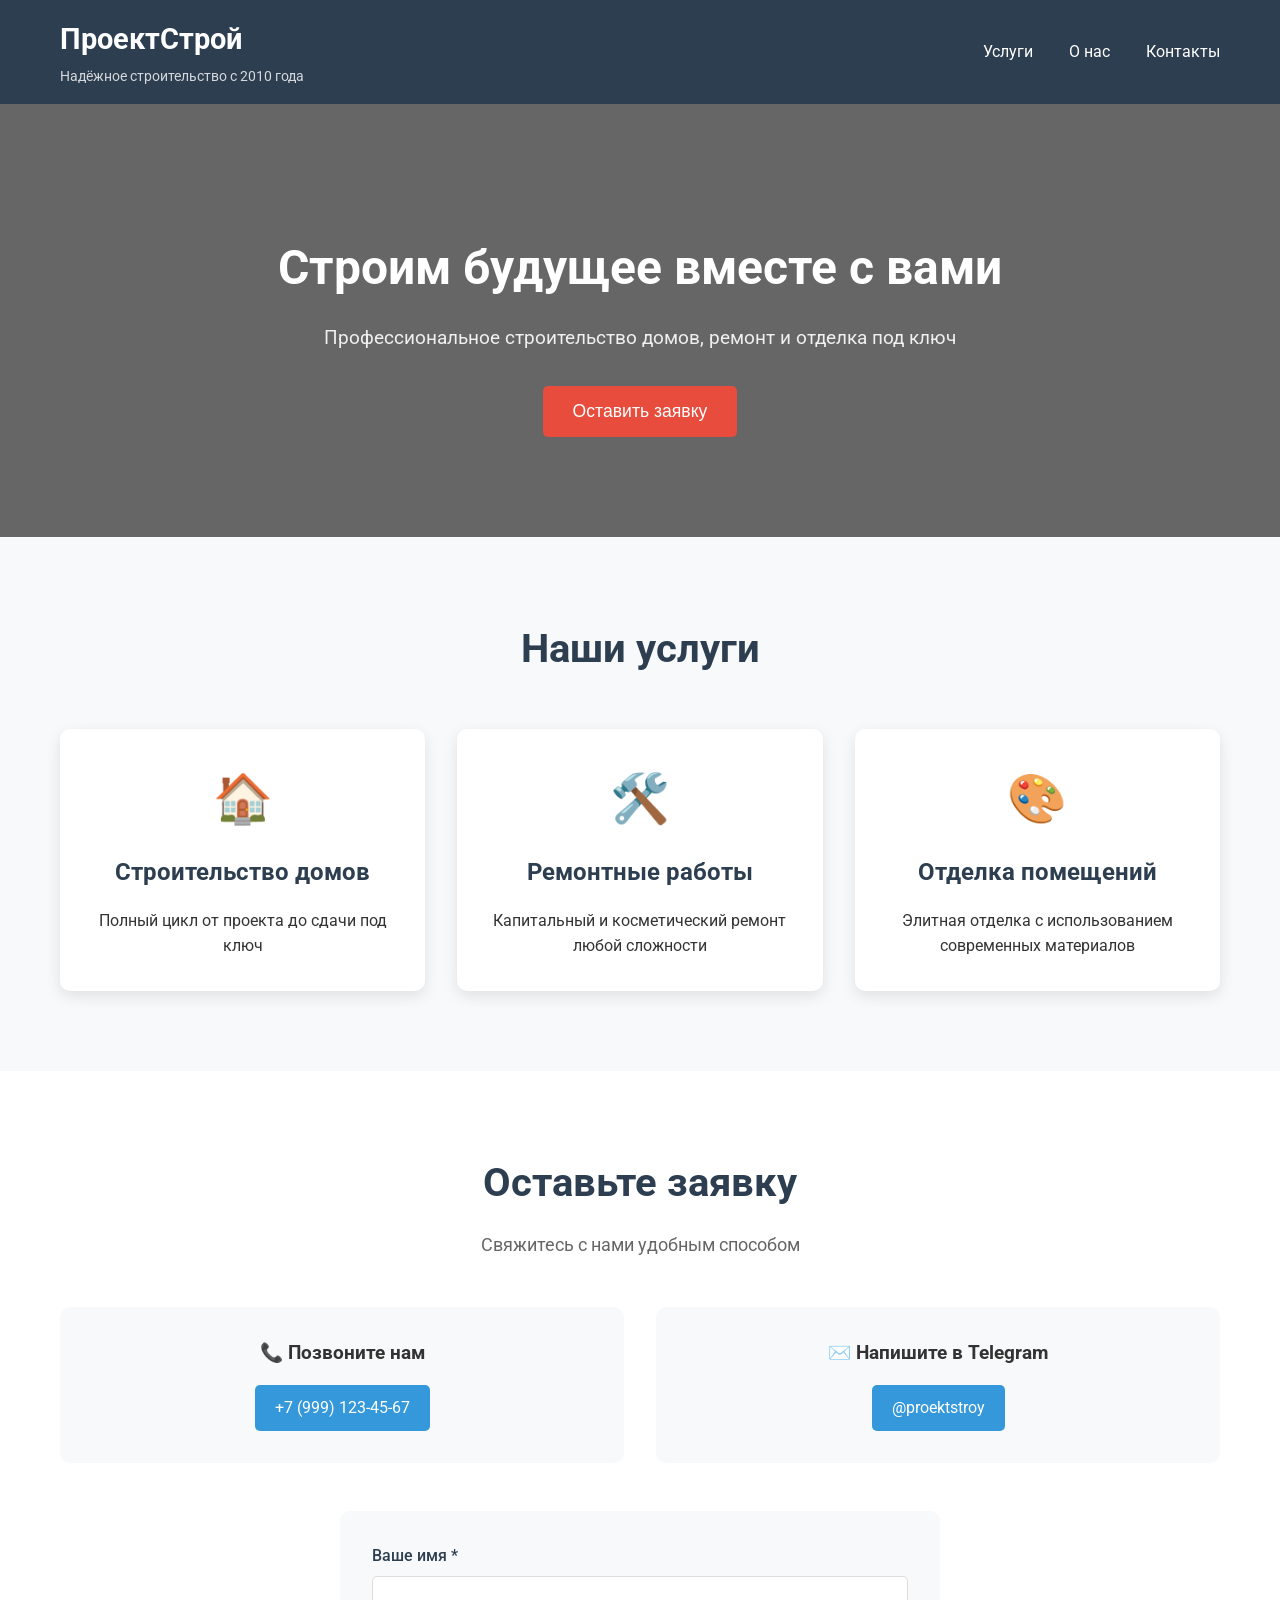
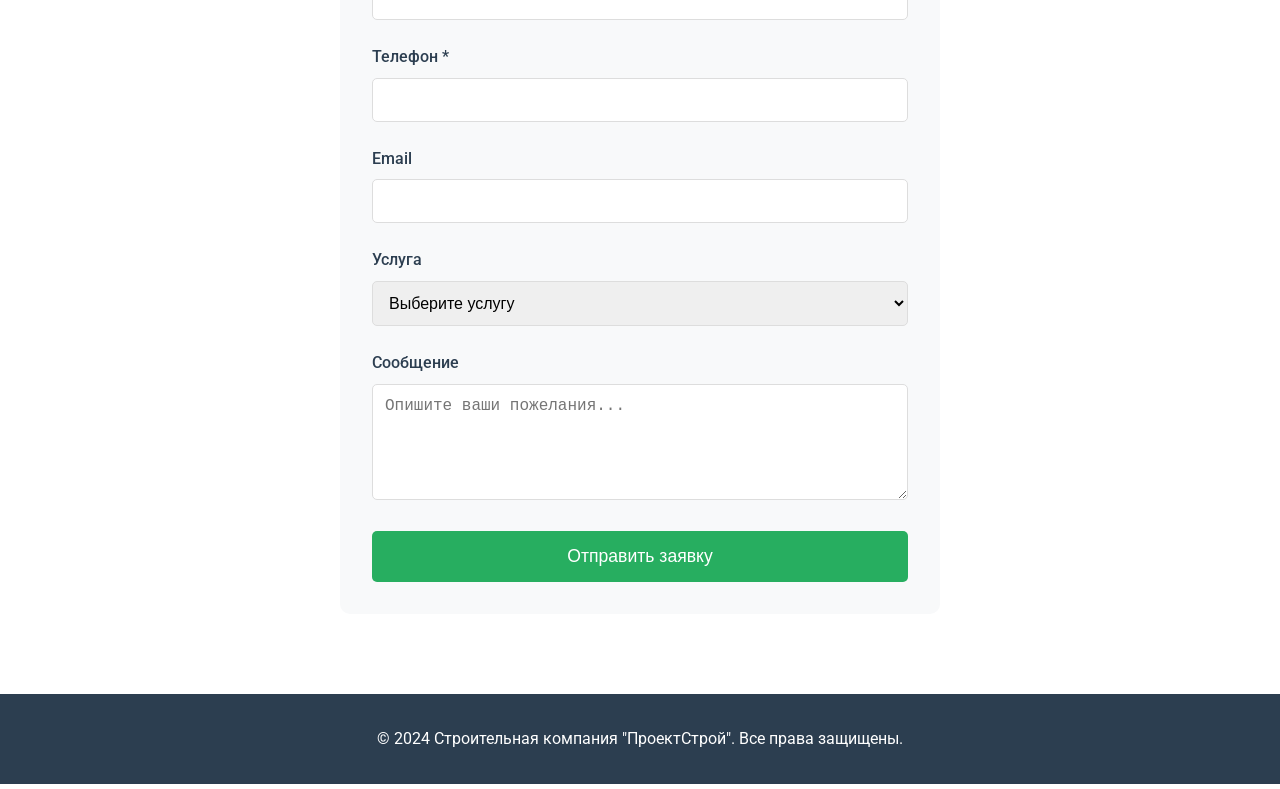
==== ХТМЛ.html @ 8aa1824e "Update and rename ХТМЛ.html.txt to ХТМЛ.html" ====
<!DOCTYPE html>
<html lang="ru">
<head>
    <meta charset="UTF-8">
    <meta name="viewport" content="width=device-width, initial-scale=1.0">
    <title>Строительная компания "ПроектСтрой"</title>
    <link rel="stylesheet" href="style.css">
    <link href="https://fonts.googleapis.com/css2?family=Roboto:wght@300;400;500;700&display=swap" rel="stylesheet">
</head>
<body>
    <!-- Шапка -->
    <header class="header">
        <div class="container">
            <div class="header-content">
                <div class="logo">
                    <h1>ПроектСтрой</h1>
                    <p>Надёжное строительство с 2010 года</p>
                </div>
                <nav class="nav">
                    <a href="#services">Услуги</a>
                    <a href="#about">О нас</a>
                    <a href="#contact">Контакты</a>
                </nav>
            </div>
        </div>
    </header>

    <!-- Герой секция -->
    <section class="hero">
        <div class="container">
            <div class="hero-content">
                <h2>Строим будущее вместе с вами</h2>
                <p>Профессиональное строительство домов, ремонт и отделка под ключ</p>
                <button class="cta-button" onclick="scrollToForm()">Оставить заявку</button>
            </div>
        </div>
    </section>

    <!-- Услуги -->
    <section id="services" class="services">
        <div class="container">
            <h2>Наши услуги</h2>
            <div class="services-grid">
                <div class="service-card">
                    <div class="service-icon">🏠</div>
                    <h3>Строительство домов</h3>
                    <p>Полный цикл от проекта до сдачи под ключ</p>
                </div>
                <div class="service-card">
                    <div class="service-icon">🛠️</div>
                    <h3>Ремонтные работы</h3>
                    <p>Капитальный и косметический ремонт любой сложности</p>
                </div>
                <div class="service-card">
                    <div class="service-icon">🎨</div>
                    <h3>Отделка помещений</h3>
                    <p>Элитная отделка с использованием современных материалов</p>
                </div>
            </div>
        </div>
    </section>

    <!-- Форма заявки -->
    <section id="contact" class="contact">
        <div class="container">
            <h2>Оставьте заявку</h2>
            <p class="contact-subtitle">Свяжитесь с нами удобным способом</p>
            
            <div class="contact-methods">
                <div class="contact-method">
                    <h3>📞 Позвоните нам</h3>
                    <a href="tel:+79991234567" class="contact-link">+7 (999) 123-45-67</a>
                </div>
                <div class="contact-method">
                    <h3>✉️ Напишите в Telegram</h3>
                    <a href="https://t.me/proektstroy" target="_blank" class="contact-link">@proektstroy</a>
                </div>
            </div>

            <form id="applicationForm" class="application-form">
                <div class="form-group">
                    <label for="name">Ваше имя *</label>
                    <input type="text" id="name" name="name" required>
                </div>
                
                <div class="form-group">
                    <label for="phone">Телефон *</label>
                    <input type="tel" id="phone" name="phone" required>
                </div>
                
                <div class="form-group">
                    <label for="email">Email</label>
                    <input type="email" id="email" name="email">
                </div>
                
                <div class="form-group">
                    <label for="service">Услуга</label>
                    <select id="service" name="service">

<option value="">Выберите услугу</option>
                        <option value="construction">Строительство дома</option>
                        <option value="repair">Ремонт</option>
                        <option value="finishing">Отделка</option>
                        <option value="consultation">Консультация</option>
                    </select>
                </div>
                
                <div class="form-group">
                    <label for="message">Сообщение</label>
                    <textarea id="message" name="message" rows="5" placeholder="Опишите ваши пожелания..."></textarea>
                </div>
                
                <button type="submit" class="submit-btn">Отправить заявку</button>
            </form>
        </div>
    </section>

    <!-- Футер -->
    <footer class="footer">
        <div class="container">
            <p>&copy; 2024 Строительная компания "ПроектСтрой". Все права защищены.</p>
        </div>
    </footer>

    <script src="script.js"></script>
</body>
</html>
---- style.css ----
* {
    margin: 0;
    padding: 0;
    box-sizing: border-box;
}

body {
    font-family: 'Roboto', sans-serif;
    line-height: 1.6;
    color: #333;
}

.container {
    max-width: 1200px;
    margin: 0 auto;
    padding: 0 20px;
}

/* Шапка */
.header {
    background: #2c3e50;
    color: white;
    padding: 1rem 0;
    position: fixed;
    width: 100%;
    top: 0;
    z-index: 1000;
}

.header-content {
    display: flex;
    justify-content: space-between;
    align-items: center;
}

.logo h1 {
    font-size: 1.8rem;
    margin-bottom: 0.2rem;
}

.logo p {
    font-size: 0.9rem;
    opacity: 0.8;
}

.nav a {
    color: white;
    text-decoration: none;
    margin-left: 2rem;
    transition: color 0.3s;
}

.nav a:hover {
    color: #3498db;
}

/* Герой секция */
.hero {
    background: linear-gradient(rgba(0,0,0,0.6), rgba(0,0,0,0.6)), 
                url('https://images.unsplash.com/photo-1541888946425-d81bb19240f5?ixlib=rb-4.0.3') center/cover;
    color: white;
    padding: 150px 0 100px;
    text-align: center;
    margin-top: 80px;
}

.hero h2 {
    font-size: 3rem;
    margin-bottom: 1rem;
}

.hero p {
    font-size: 1.2rem;
    margin-bottom: 2rem;
    opacity: 0.9;
}

.cta-button {
    background: #e74c3c;
    color: white;
    border: none;
    padding: 15px 30px;
    font-size: 1.1rem;
    border-radius: 5px;
    cursor: pointer;
    transition: background 0.3s;
}

.cta-button:hover {
    background: #c0392b;
}

/* Услуги */
.services {
    padding: 80px 0;
    background: #f8f9fa;
}

.services h2 {
    text-align: center;
    font-size: 2.5rem;
    margin-bottom: 3rem;
    color: #2c3e50;
}

.services-grid {
    display: grid;
    grid-template-columns: repeat(auto-fit, minmax(300px, 1fr));
    gap: 2rem;
}

.service-card {
    background: white;
    padding: 2rem;
    border-radius: 10px;
    text-align: center;
    box-shadow: 0 5px 15px rgba(0,0,0,0.1);
    transition: transform 0.3s;
}

.service-card:hover {
    transform: translateY(-5px);
}

.service-icon {
    font-size: 3rem;
    margin-bottom: 1rem;
}

.service-card h3 {
    font-size: 1.5rem;
    margin-bottom: 1rem;
    color: #2c3e50;
}

/* Контакты */
.contact {
    padding: 80px 0;
    background: white;
}

.contact h2 {
    text-align: center;
    font-size: 2.5rem;
    margin-bottom: 1rem;
    color: #2c3e50;
}

.contact-subtitle {
    text-align: center;
    font-size: 1.1rem;
    margin-bottom: 3rem;
    color: #666;
}

.contact-methods {
    display: grid;
    grid-template-columns: repeat(auto-fit, minmax(250px, 1fr));
    gap: 2rem;
    margin-bottom: 3rem;
}

.contact-method {
    text-align: center;
    padding: 2rem;
    background: #f8f9fa;
    border-radius: 10px;
}

.contact-link {
    display: inline-block;
    margin-top: 1rem;
    padding: 10px 20px;
    background: #3498db;
    color: white;
    text-decoration: none;
    border-radius: 5px;
    transition: background 0.3s;
}

.contact-link:hover {
    background: #2980b9;
}

/* Форма */
.application-form {
    max-width: 600px;
    margin: 0 auto;
    background: #f8f9fa;
    padding: 2rem;
    border-radius: 10px;
}

.form-group {
    margin-bottom: 1.5rem;
}

.form-group label {
    display: block;
    margin-bottom: 0.5rem;
    font-weight: 500;
    color: #2c3e50;
}

.form-group input,
.form-group select,
.form-group textarea {
    width: 100%;
    padding: 12px;
    border: 1px solid #ddd;
    border-radius: 5px;
    font-size: 1rem;
    transition: border-color 0.3s;
}

.form-group input:focus,
.form-group select:focus,
.form-group textarea:focus {
    outline: none;
    border-color: #3498db;
}

.submit-btn {
    width: 100%;
    background: #27ae60;
    color: white;
    border: none;
    padding: 15px;
    font-size: 1.1rem;
    border-radius: 5px;
    cursor: pointer;
    transition: background 0.3s;
}

.submit-btn:hover {
    background: #219a52;
}

/* Футер */
.footer {
    background: #2c3e50;
    color: white;
    text-align: center;
    padding: 2rem 0;
}

/* Адаптивность */
@media (max-width: 768px) {
    .header-content {
        flex-direction: column;
        text-align: center;
    }
    
    .nav {
        margin-top: 1rem;
    }
    
    .nav a {
        margin: 0 1rem;
    }
    
    .hero h2 {
        font-size: 2rem;
    }
    
    .services-grid {
        grid-template-columns: 1fr;
    }
}
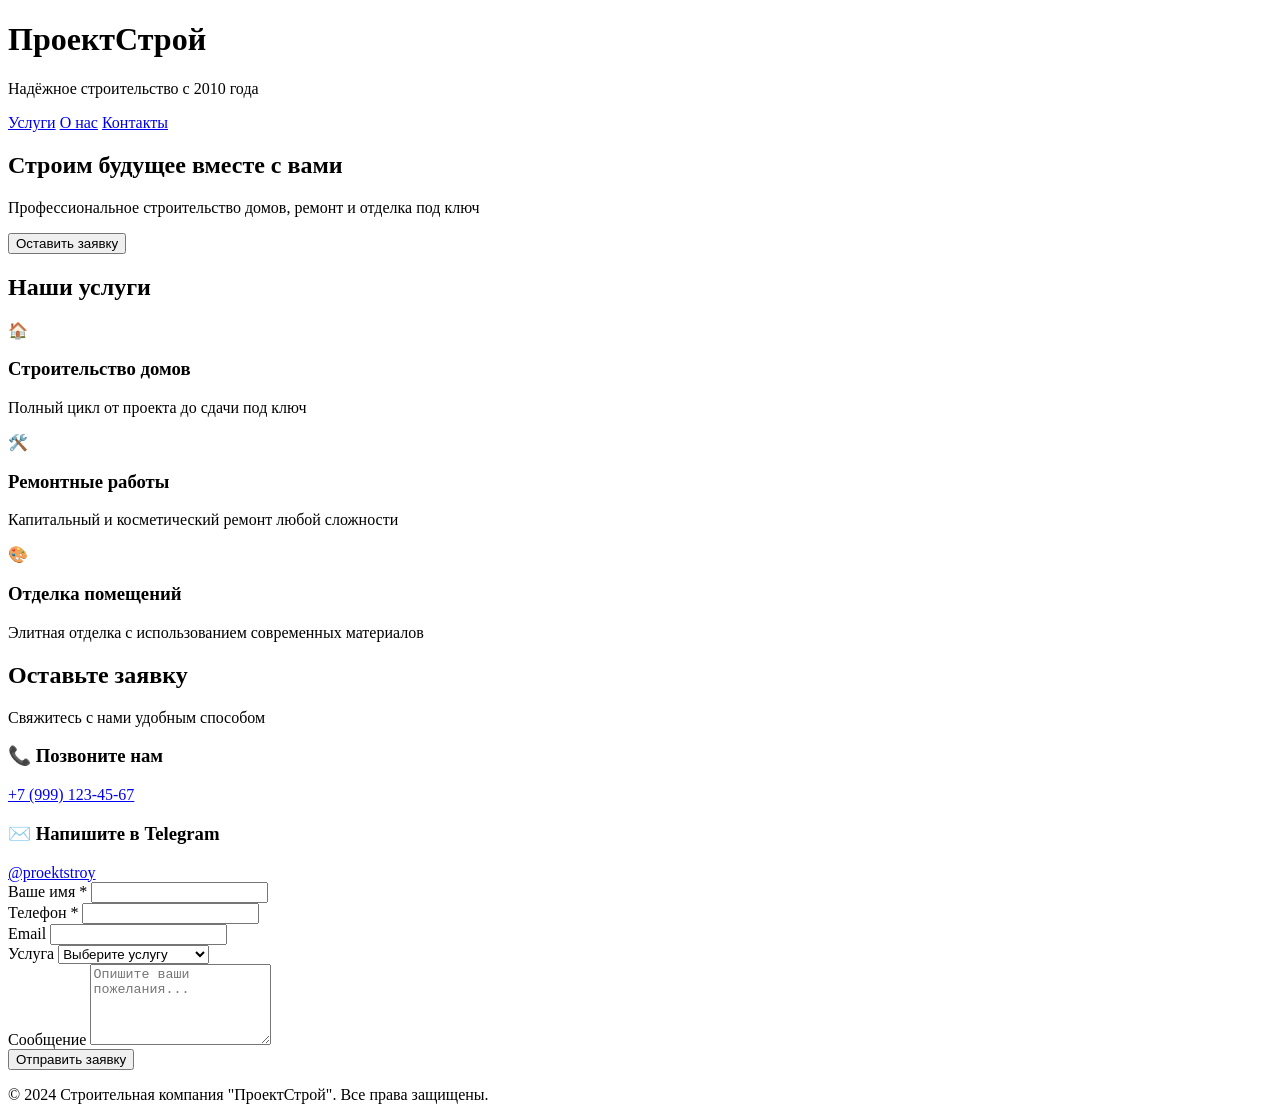
==== commit 7a67b41f: "ХТМЛ.html" ====
--- a/ХТМЛ.html
+++ b/ХТМЛ.html
@@ -3,9 +3,9 @@
 <head>
     <meta charset="UTF-8">
     <meta name="viewport" content="width=device-width, initial-scale=1.0">
-    <title>Строительная компания "ПроектСтрой"</title>
-    <link rel="stylesheet" href="style.css">
-    <link href="https://fonts.googleapis.com/css2?family=Roboto:wght@300;400;500;700&display=swap" rel="stylesheet">
+    <title>Строительная компания "Стройка Макс"</title>
+    <link rel="script.js" href="style.css">
+    <link href="https://fonts.googleapis.com/css2?family=Roboto:wght@300;400;500;700&display=swap" rel="script.js">
 </head>
 <body>
     <!-- Шапка -->
@@ -125,3 +125,4 @@
     <script src="script.js"></script>
 </body>
 </html>
+
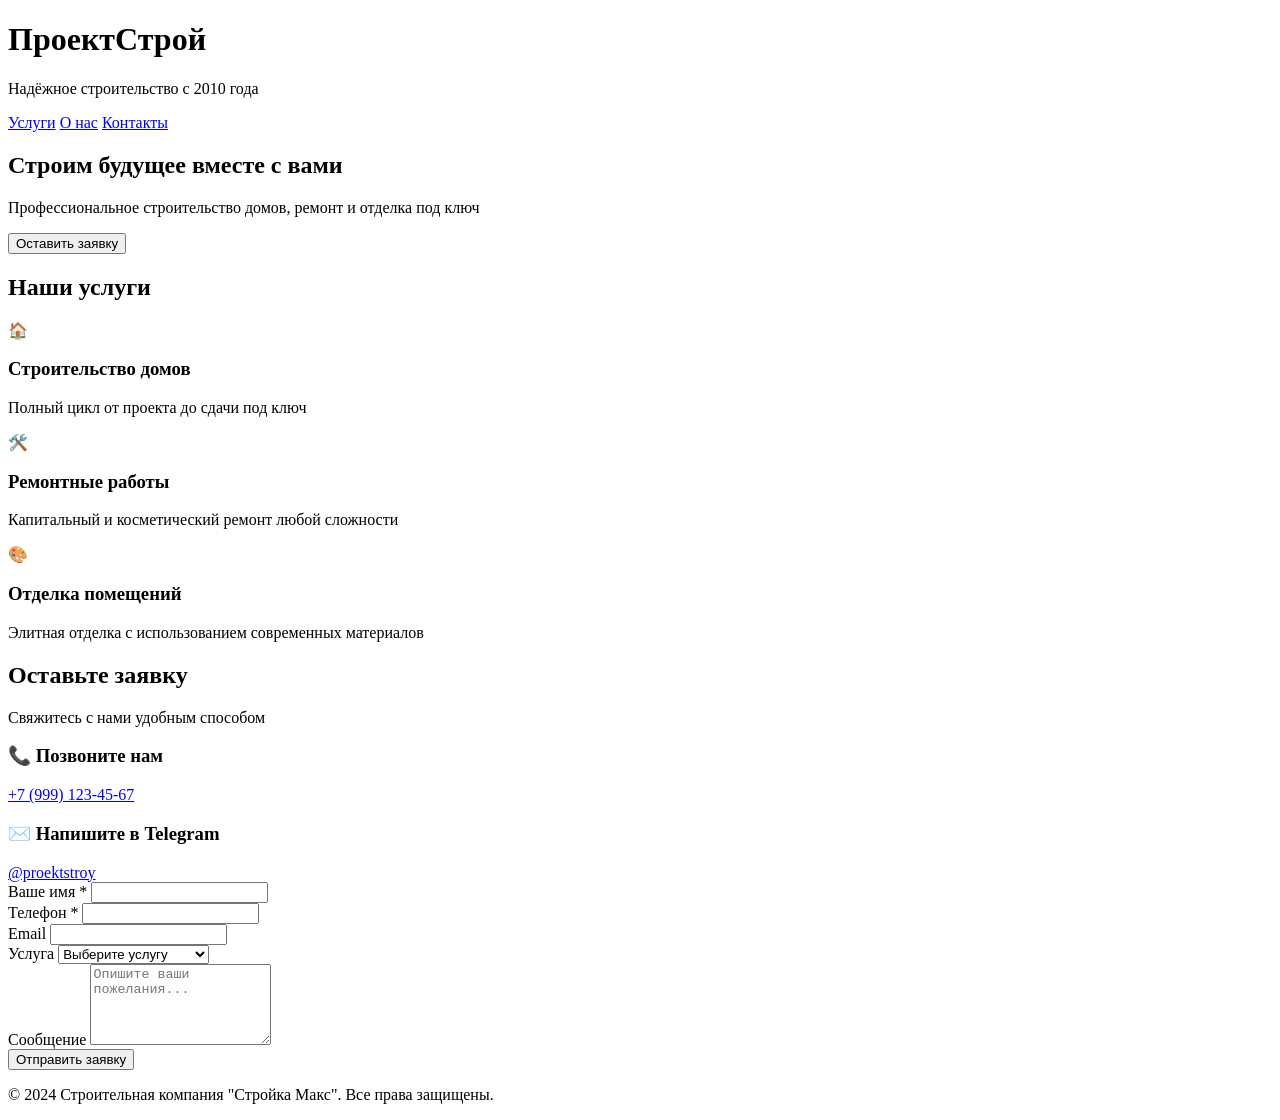
==== commit 503615f2: "ХТМЛ.html" ====
--- a/ХТМЛ.html
+++ b/ХТМЛ.html
@@ -4,8 +4,8 @@
     <meta charset="UTF-8">
     <meta name="viewport" content="width=device-width, initial-scale=1.0">
     <title>Строительная компания "Стройка Макс"</title>
-    <link rel="script.js" href="style.css">
-    <link href="https://fonts.googleapis.com/css2?family=Roboto:wght@300;400;500;700&display=swap" rel="script.js">
+    <link rel="steelsheet" href="style.css">
+    <link href="https://fonts.googleapis.com/css2?family=Roboto:wght@300;400;500;700&display=swap" rel="steelsheet">
 </head>
 <body>
     <!-- Шапка -->
@@ -118,7 +118,7 @@
     <!-- Футер -->
     <footer class="footer">
         <div class="container">
-            <p>&copy; 2024 Строительная компания "ПроектСтрой". Все права защищены.</p>
+            <p>&copy; 2024 Строительная компания "Стройка Макс". Все права защищены.</p>
         </div>
     </footer>
 
@@ -126,3 +126,4 @@
 </body>
 </html>
 
+
--- a/style.css
+++ b/style.css
@@ -16,7 +16,6 @@
     padding: 0 20px;
 }
 
-/* Шапка */
 .header {
     background: #2c3e50;
     color: white;
@@ -54,7 +53,6 @@
     color: #3498db;
 }
 
-/* Герой секция */
 .hero {
     background: linear-gradient(rgba(0,0,0,0.6), rgba(0,0,0,0.6)), 
                 url('https://images.unsplash.com/photo-1541888946425-d81bb19240f5?ixlib=rb-4.0.3') center/cover;
@@ -90,7 +88,6 @@
     background: #c0392b;
 }
 
-/* Услуги */
 .services {
     padding: 80px 0;
     background: #f8f9fa;
@@ -133,7 +130,6 @@
     color: #2c3e50;
 }
 
-/* Контакты */
 .contact {
     padding: 80px 0;
     background: white;
@@ -182,7 +178,6 @@
     background: #2980b9;
 }
 
-/* Форма */
 .application-form {
     max-width: 600px;
     margin: 0 auto;
@@ -236,7 +231,6 @@
     background: #219a52;
 }
 
-/* Футер */
 .footer {
     background: #2c3e50;
     color: white;
@@ -244,7 +238,6 @@
     padding: 2rem 0;
 }
 
-/* Адаптивность */
 @media (max-width: 768px) {
     .header-content {
         flex-direction: column;
@@ -267,3 +260,4 @@
         grid-template-columns: 1fr;
     }
 }
+
